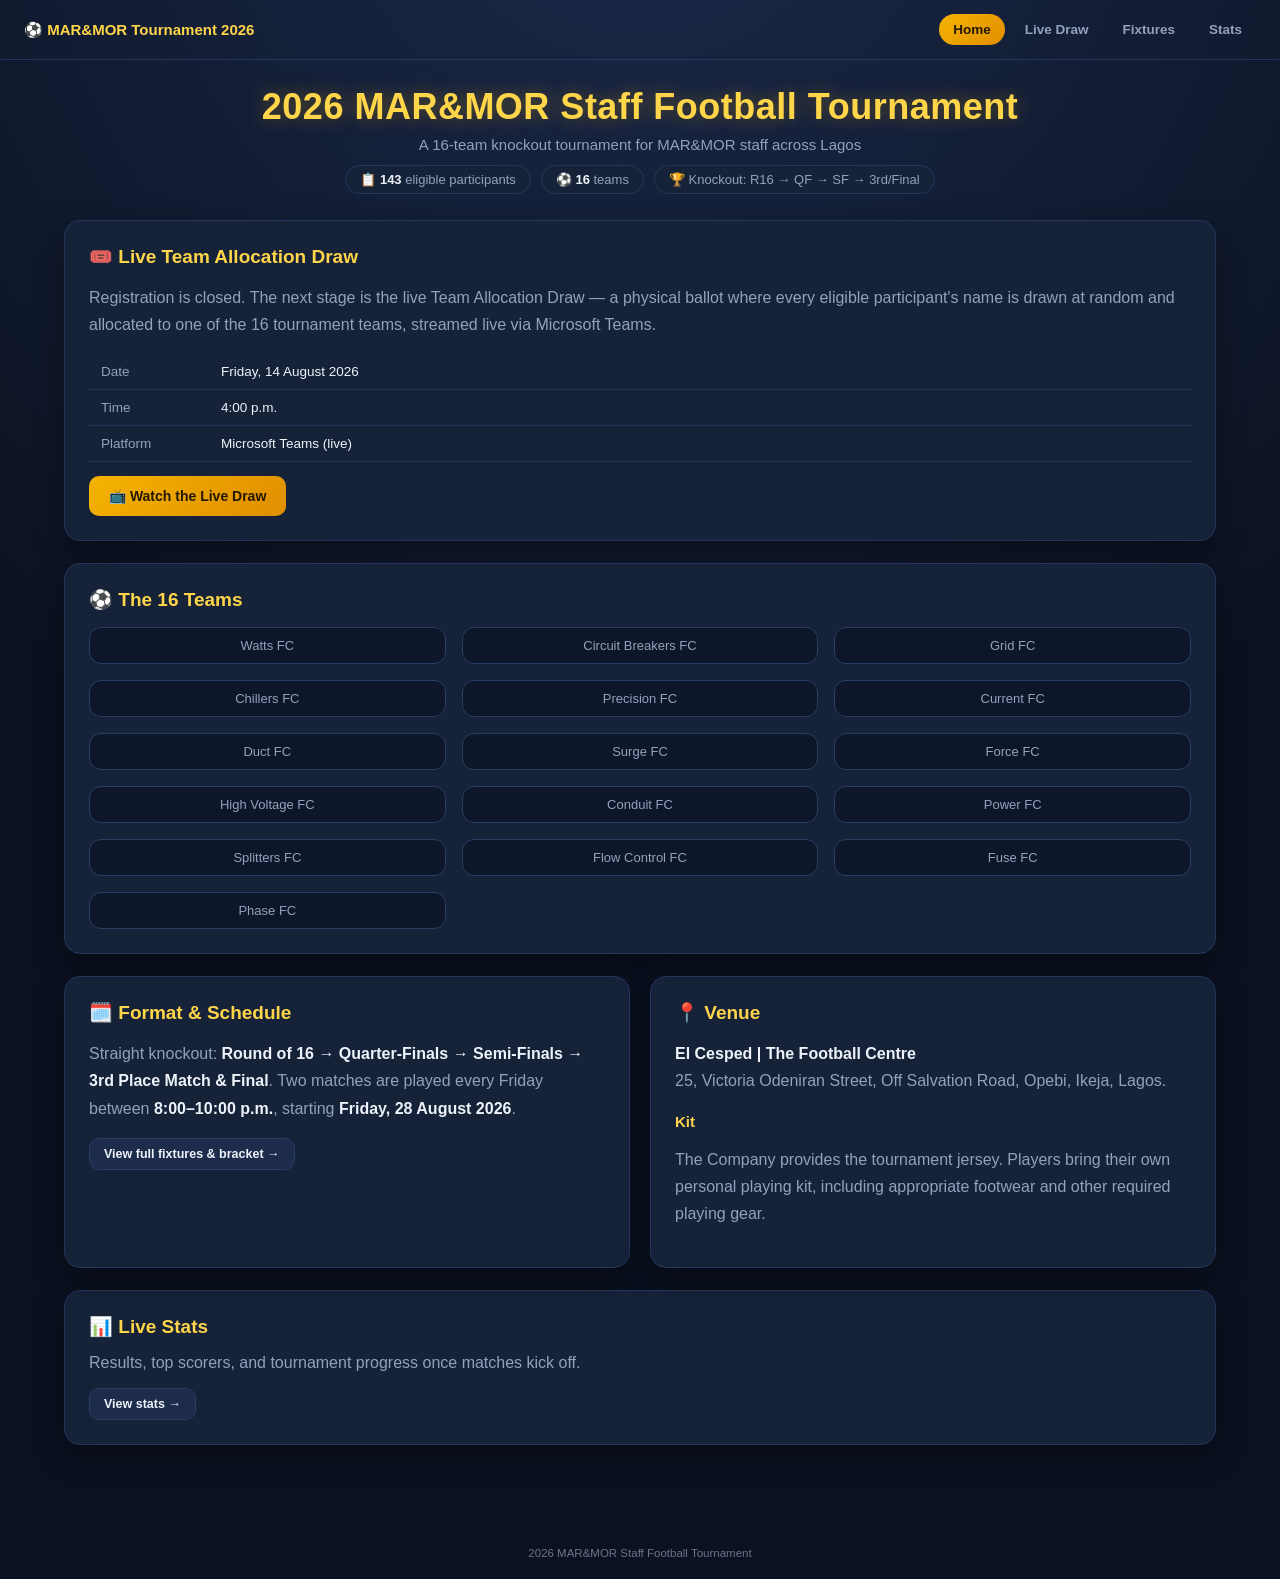
==== index.html @ 509bbb60 "Tournament site: home, live draw (admin+display), fixtures, stats" ====
<!DOCTYPE html>
<html lang="en">
<head>
<meta charset="UTF-8" />
<title>2026 MAR&amp;MOR Staff Football Tournament</title>
<meta name="viewport" content="width=device-width, initial-scale=1" />
<link rel="stylesheet" href="assets/style.css" />
</head>
<body data-page="home">

<div id="site-nav"></div>

<header class="page-head">
  <h1>2026 MAR&amp;MOR Staff Football Tournament</h1>
  <p>A 16-team knockout tournament for MAR&amp;MOR staff across Lagos</p>
  <div class="badge-row">
    <div class="badge">📋 <b>143</b> eligible participants</div>
    <div class="badge">⚽ <b>16</b> teams</div>
    <div class="badge">🏆 Knockout: R16 → QF → SF → 3rd/Final</div>
  </div>
</header>

<main>

  <div class="panel">
    <h2>🎟️ Live Team Allocation Draw</h2>
    <p style="color:var(--muted);line-height:1.7;">
      Registration is closed. The next stage is the live Team Allocation Draw — a physical ballot where every
      eligible participant's name is drawn at random and allocated to one of the 16 tournament teams, streamed
      live via Microsoft Teams.
    </p>
    <table style="margin:14px 0;">
      <tbody>
        <tr><td style="color:var(--muted);width:120px;">Date</td><td>Friday, 14 August 2026</td></tr>
        <tr><td style="color:var(--muted);">Time</td><td>4:00 p.m.</td></tr>
        <tr><td style="color:var(--muted);">Platform</td><td>Microsoft Teams (live)</td></tr>
      </tbody>
    </table>
    <a class="btn btn-primary" href="draw-display.html">📺 Watch the Live Draw</a>
  </div>

  <div class="panel">
    <h2>⚽ The 16 Teams</h2>
    <div class="grid3" id="teamList">
      <!-- populated by script -->
    </div>
  </div>

  <div class="grid2">
    <div class="panel">
      <h2>🗓️ Format &amp; Schedule</h2>
      <p style="color:var(--muted);line-height:1.7;">
        Straight knockout: <b style="color:var(--text)">Round of 16 → Quarter-Finals → Semi-Finals → 3rd Place Match &amp; Final</b>.
        Two matches are played every Friday between <b style="color:var(--text)">8:00–10:00 p.m.</b>, starting
        <b style="color:var(--text)">Friday, 28 August 2026</b>.
      </p>
      <a class="btn btn-secondary btn-sm" href="fixtures.html">View full fixtures &amp; bracket →</a>
    </div>
    <div class="panel">
      <h2>📍 Venue</h2>
      <p style="color:var(--muted);line-height:1.7;">
        <b style="color:var(--text)">El Cesped | The Football Centre</b><br>
        25, Victoria Odeniran Street, Off Salvation Road, Opebi, Ikeja, Lagos.
      </p>
      <h3 style="margin-top:18px;">Kit</h3>
      <p style="color:var(--muted);line-height:1.7;">
        The Company provides the tournament jersey. Players bring their own personal playing kit,
        including appropriate footwear and other required playing gear.
      </p>
    </div>
  </div>

  <div class="panel">
    <h2>📊 Live Stats</h2>
    <p style="color:var(--muted);">Results, top scorers, and tournament progress once matches kick off.</p>
    <a class="btn btn-secondary btn-sm" href="stats.html">View stats →</a>
  </div>

</main>

<footer class="page-foot">2026 MAR&amp;MOR Staff Football Tournament</footer>

<script src="assets/nav.js"></script>
<script>
  var TEAMS = ["Watts FC","Circuit Breakers FC","Grid FC","Chillers FC","Precision FC","Current FC","Duct FC","Surge FC",
               "Force FC","High Voltage FC","Conduit FC","Power FC","Splitters FC","Flow Control FC","Fuse FC","Phase FC"];
  document.getElementById('teamList').innerHTML = TEAMS.map(function(t){
    return '<div class="pill" style="text-align:center;padding:10px;font-size:13px;">' + t + '</div>';
  }).join('');
</script>
</body>
</html>
---- assets/style.css ----
/* ===================================================================
   2026 MAR&MOR Staff Football Tournament — shared site theme
   Used by: index.html, fixtures.html, stats.html, draw-admin.html, draw-display.html
   =================================================================== */
:root{
  --navy:#0b1120;
  --card:#152238;
  --card2:#0d1729;
  --border:#24365c;
  --border2:#2a3d63;
  --gold:#f5b301;
  --gold2:#ffd54a;
  --blue:#3ea6ff;
  --green:#3ddc84;
  --red:#ff5c5c;
  --text:#eef2fa;
  --muted:#93a1bd;
}
*{box-sizing:border-box;}
html,body{margin:0;padding:0;min-height:100%;background:radial-gradient(circle at 50% -10%, #1b2a4a 0%, var(--navy) 55%);color:var(--text);font-family:"Segoe UI",Arial,Helvetica,sans-serif;}
a{color:var(--blue);text-decoration:none;}
a:hover{text-decoration:underline;}

.nav{display:flex;align-items:center;justify-content:space-between;padding:14px 24px;border-bottom:1px solid var(--border);flex-wrap:wrap;gap:10px;}
.nav .brand{display:flex;align-items:center;gap:8px;font-weight:700;color:var(--gold2);font-size:15px;}
.nav .links{display:flex;gap:6px;flex-wrap:wrap;}
.nav .links a{color:var(--muted);padding:8px 14px;border-radius:20px;font-size:13.5px;font-weight:600;transition:.15s;}
.nav .links a:hover{color:var(--text);background:var(--card);text-decoration:none;}
.nav .links a.active{color:#241800;background:linear-gradient(135deg,var(--gold),#e08e00);}

header.page-head{padding:26px 24px 8px;text-align:center;}
header.page-head h1{margin:0;font-size:clamp(22px,3vw,36px);letter-spacing:.5px;color:var(--gold2);text-shadow:0 0 18px rgba(245,179,1,.35);}
header.page-head p{margin:8px 0 0;color:var(--muted);font-size:clamp(12px,1.2vw,15px);}

.badge-row{display:flex;justify-content:center;gap:10px;flex-wrap:wrap;margin-top:12px;}
.badge{background:var(--card);border:1px solid var(--border);padding:6px 14px;border-radius:20px;font-size:13px;color:var(--muted);}
.badge b{color:var(--text);}

main, section.page{max-width:1200px;margin:0 auto;padding:18px 24px 60px;}
.panel{background:var(--card);border:1px solid var(--border);border-radius:16px;padding:24px;box-shadow:0 10px 30px rgba(0,0,0,.35);margin-bottom:22px;}
.panel h2{margin-top:0;color:var(--gold2);font-size:19px;}
.panel h3{color:var(--gold2);font-size:15px;}
.grid2{display:grid;grid-template-columns:1fr 1fr;gap:20px;}
.grid3{display:grid;grid-template-columns:repeat(3,1fr);gap:16px;}
@media(max-width:850px){.grid2,.grid3{grid-template-columns:1fr;}}

table{width:100%;border-collapse:collapse;font-size:13.5px;}
th,td{padding:10px 12px;text-align:left;border-bottom:1px solid var(--border);}
th{color:var(--muted);font-weight:600;font-size:12px;text-transform:uppercase;letter-spacing:.4px;}
tr:hover td{background:rgba(255,255,255,.02);}
td.num, th.num{text-align:center;}
.pos-1 td:first-child, .pos-2 td:first-child{color:var(--gold2);font-weight:700;}

.pill{display:inline-block;background:var(--card2);border:1px solid var(--border2);padding:3px 10px;border-radius:12px;font-size:11.5px;color:var(--muted);}
.pill.win{color:var(--green);border-color:var(--green);}
.pill.loss{color:var(--red);border-color:var(--red);}
.pill.draw{color:var(--gold2);border-color:var(--gold);}

.empty-state{text-align:center;padding:60px 20px;color:var(--muted);}
.empty-state .big{font-size:38px;margin-bottom:12px;}

button, .btn{cursor:pointer;font-family:inherit;border:none;border-radius:10px;padding:12px 20px;font-size:14px;font-weight:600;transition:.15s;display:inline-block;}
button:disabled{opacity:.4;cursor:not-allowed;}
.btn-primary{background:linear-gradient(135deg,var(--gold),#e08e00);color:#241800;}
.btn-primary:hover:not(:disabled){filter:brightness(1.08);transform:translateY(-1px);text-decoration:none;}
.btn-secondary{background:#1c2c4a;color:var(--text);border:1px solid var(--border2);}
.btn-secondary:hover:not(:disabled){background:#233657;text-decoration:none;}
.btn-sm{padding:8px 14px;font-size:12.5px;}

footer.page-foot{text-align:center;color:var(--muted);font-size:11.5px;padding:20px;opacity:.7;}
.hidden{display:none !important;}

/* Bracket (fixtures) */
.bracket{display:flex;gap:26px;overflow-x:auto;padding:10px 4px 20px;}
.bracket-round{display:flex;flex-direction:column;justify-content:space-around;min-width:220px;gap:18px;}
.bracket-round h4{text-align:center;color:var(--muted);font-size:12px;text-transform:uppercase;letter-spacing:1px;margin:0 0 4px;}
.match-card{background:var(--card2);border:1px solid var(--border2);border-radius:10px;padding:10px 12px;font-size:13px;}
.match-card .vs-row{display:flex;justify-content:space-between;padding:3px 0;}
.match-card .vs-row.winner{color:var(--gold2);font-weight:700;}
.match-card .meta{font-size:11px;color:var(--muted);margin-top:6px;border-top:1px solid var(--border);padding-top:6px;}

.schedule-list{display:flex;flex-direction:column;gap:10px;}
.schedule-item{background:var(--card2);border:1px solid var(--border2);border-radius:10px;padding:12px 16px;display:flex;justify-content:space-between;align-items:center;flex-wrap:wrap;gap:8px;}
.schedule-item .date{color:var(--gold2);font-weight:700;font-size:13px;min-width:170px;}
.schedule-item .matches{color:var(--text);font-size:13px;}
.schedule-item .matches span{color:var(--muted);}
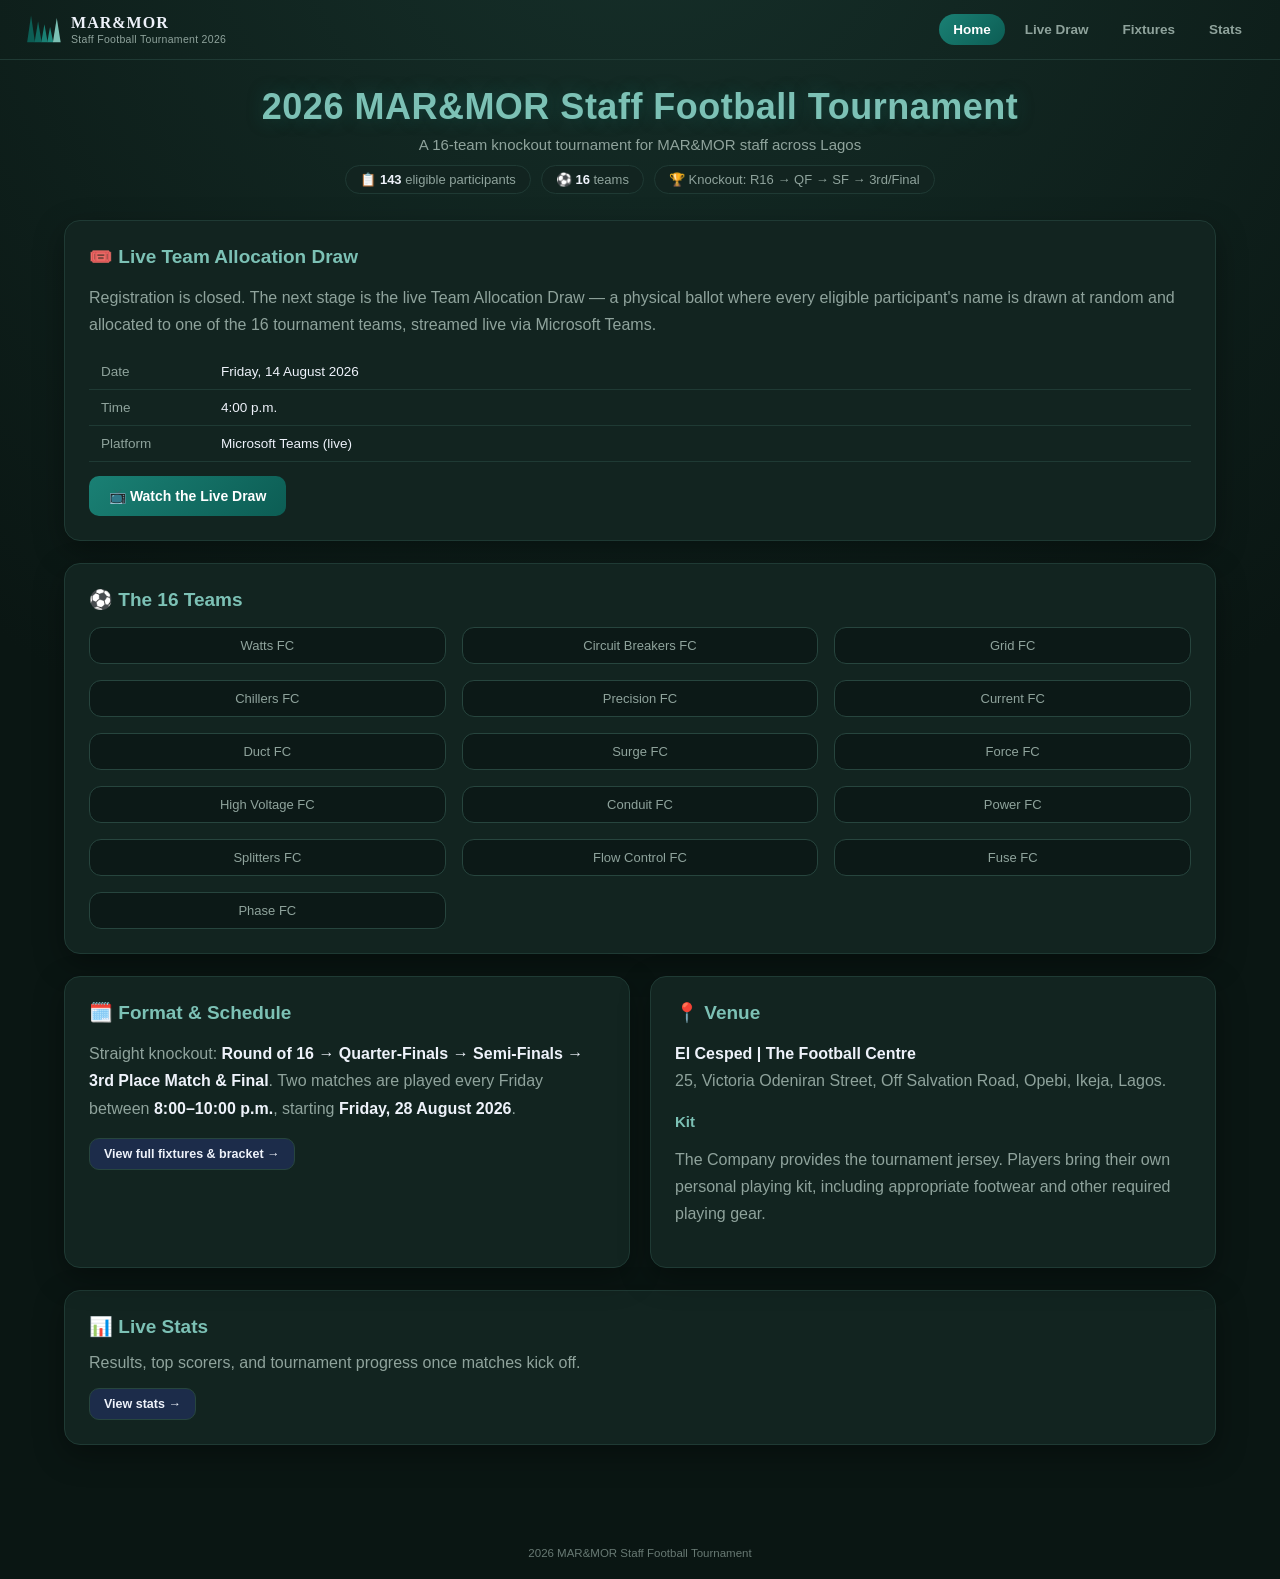
==== commit faf1f6a8: "Brand site with MAR&MOR logo and official teal palette" ====
--- a/index.html
+++ b/index.html
@@ -4,6 +4,7 @@
 <meta charset="UTF-8" />
 <title>2026 MAR&amp;MOR Staff Football Tournament</title>
 <meta name="viewport" content="width=device-width, initial-scale=1" />
+<link rel="icon" href="assets/logo.svg" type="image/svg+xml" />
 <link rel="stylesheet" href="assets/style.css" />
 </head>
 <body data-page="home">
--- a/assets/style.css
+++ b/assets/style.css
@@ -3,33 +3,45 @@
    Used by: index.html, fixtures.html, stats.html, draw-admin.html, draw-display.html
    =================================================================== */
 :root{
-  --navy:#0b1120;
-  --card:#152238;
-  --card2:#0d1729;
-  --border:#24365c;
-  --border2:#2a3d63;
-  --gold:#f5b301;
-  --gold2:#ffd54a;
-  --blue:#3ea6ff;
+  /* MAR&MOR brand palette (from marandmor.com) */
+  --brand-darkest:#0c5d54;
+  --brand-dark:#10695f;
+  --brand:#1a8074;
+  --brand-light:#218c7f;
+  --brand-lightest:#7cc1b5;
+
+  --navy:#0a1613;
+  --card:#122420;
+  --card2:#0c1917;
+  --border:#1f3a34;
+  --border2:#27453e;
+  --accent:#1a8074;
+  --accent2:#7cc1b5;
+  --blue:#2fb0c4;
   --green:#3ddc84;
   --red:#ff5c5c;
   --text:#eef2fa;
-  --muted:#93a1bd;
+  --muted:#8fa39c;
 }
 *{box-sizing:border-box;}
-html,body{margin:0;padding:0;min-height:100%;background:radial-gradient(circle at 50% -10%, #1b2a4a 0%, var(--navy) 55%);color:var(--text);font-family:"Segoe UI",Arial,Helvetica,sans-serif;}
+html,body{margin:0;padding:0;min-height:100%;background:radial-gradient(circle at 50% -10%, #16302a 0%, var(--navy) 55%);color:var(--text);font-family:"Nunito Sans","Segoe UI",Arial,Helvetica,sans-serif;}
 a{color:var(--blue);text-decoration:none;}
 a:hover{text-decoration:underline;}
 
 .nav{display:flex;align-items:center;justify-content:space-between;padding:14px 24px;border-bottom:1px solid var(--border);flex-wrap:wrap;gap:10px;}
-.nav .brand{display:flex;align-items:center;gap:8px;font-weight:700;color:var(--gold2);font-size:15px;}
+.nav .brand{display:flex;align-items:center;gap:10px;text-decoration:none;}
+.nav .brand:hover{text-decoration:none;}
+.nav .brand-icon{height:30px;width:auto;display:block;}
+.nav .brand-text{display:flex;flex-direction:column;line-height:1.15;}
+.nav .brand-word{font-family:Georgia,"Times New Roman",serif;font-weight:700;letter-spacing:1px;color:var(--text);font-size:16px;}
+.nav .brand-sub{font-size:10.5px;color:var(--muted);letter-spacing:.3px;}
 .nav .links{display:flex;gap:6px;flex-wrap:wrap;}
 .nav .links a{color:var(--muted);padding:8px 14px;border-radius:20px;font-size:13.5px;font-weight:600;transition:.15s;}
 .nav .links a:hover{color:var(--text);background:var(--card);text-decoration:none;}
-.nav .links a.active{color:#241800;background:linear-gradient(135deg,var(--gold),#e08e00);}
+.nav .links a.active{color:#fff;background:linear-gradient(135deg,var(--accent),var(--brand-darkest));}
 
 header.page-head{padding:26px 24px 8px;text-align:center;}
-header.page-head h1{margin:0;font-size:clamp(22px,3vw,36px);letter-spacing:.5px;color:var(--gold2);text-shadow:0 0 18px rgba(245,179,1,.35);}
+header.page-head h1{margin:0;font-size:clamp(22px,3vw,36px);letter-spacing:.5px;color:var(--accent2);text-shadow:0 0 18px rgba(26,128,116,.35);}
 header.page-head p{margin:8px 0 0;color:var(--muted);font-size:clamp(12px,1.2vw,15px);}
 
 .badge-row{display:flex;justify-content:center;gap:10px;flex-wrap:wrap;margin-top:12px;}
@@ -38,8 +50,8 @@
 
 main, section.page{max-width:1200px;margin:0 auto;padding:18px 24px 60px;}
 .panel{background:var(--card);border:1px solid var(--border);border-radius:16px;padding:24px;box-shadow:0 10px 30px rgba(0,0,0,.35);margin-bottom:22px;}
-.panel h2{margin-top:0;color:var(--gold2);font-size:19px;}
-.panel h3{color:var(--gold2);font-size:15px;}
+.panel h2{margin-top:0;color:var(--accent2);font-size:19px;}
+.panel h3{color:var(--accent2);font-size:15px;}
 .grid2{display:grid;grid-template-columns:1fr 1fr;gap:20px;}
 .grid3{display:grid;grid-template-columns:repeat(3,1fr);gap:16px;}
 @media(max-width:850px){.grid2,.grid3{grid-template-columns:1fr;}}
@@ -49,19 +61,19 @@
 th{color:var(--muted);font-weight:600;font-size:12px;text-transform:uppercase;letter-spacing:.4px;}
 tr:hover td{background:rgba(255,255,255,.02);}
 td.num, th.num{text-align:center;}
-.pos-1 td:first-child, .pos-2 td:first-child{color:var(--gold2);font-weight:700;}
+.pos-1 td:first-child, .pos-2 td:first-child{color:var(--accent2);font-weight:700;}
 
 .pill{display:inline-block;background:var(--card2);border:1px solid var(--border2);padding:3px 10px;border-radius:12px;font-size:11.5px;color:var(--muted);}
 .pill.win{color:var(--green);border-color:var(--green);}
 .pill.loss{color:var(--red);border-color:var(--red);}
-.pill.draw{color:var(--gold2);border-color:var(--gold);}
+.pill.draw{color:var(--accent2);border-color:var(--accent);}
 
 .empty-state{text-align:center;padding:60px 20px;color:var(--muted);}
 .empty-state .big{font-size:38px;margin-bottom:12px;}
 
 button, .btn{cursor:pointer;font-family:inherit;border:none;border-radius:10px;padding:12px 20px;font-size:14px;font-weight:600;transition:.15s;display:inline-block;}
 button:disabled{opacity:.4;cursor:not-allowed;}
-.btn-primary{background:linear-gradient(135deg,var(--gold),#e08e00);color:#241800;}
+.btn-primary{background:linear-gradient(135deg,var(--accent),var(--brand-darkest));color:#fff;}
 .btn-primary:hover:not(:disabled){filter:brightness(1.08);transform:translateY(-1px);text-decoration:none;}
 .btn-secondary{background:#1c2c4a;color:var(--text);border:1px solid var(--border2);}
 .btn-secondary:hover:not(:disabled){background:#233657;text-decoration:none;}
@@ -76,11 +88,11 @@
 .bracket-round h4{text-align:center;color:var(--muted);font-size:12px;text-transform:uppercase;letter-spacing:1px;margin:0 0 4px;}
 .match-card{background:var(--card2);border:1px solid var(--border2);border-radius:10px;padding:10px 12px;font-size:13px;}
 .match-card .vs-row{display:flex;justify-content:space-between;padding:3px 0;}
-.match-card .vs-row.winner{color:var(--gold2);font-weight:700;}
+.match-card .vs-row.winner{color:var(--accent2);font-weight:700;}
 .match-card .meta{font-size:11px;color:var(--muted);margin-top:6px;border-top:1px solid var(--border);padding-top:6px;}
 
 .schedule-list{display:flex;flex-direction:column;gap:10px;}
 .schedule-item{background:var(--card2);border:1px solid var(--border2);border-radius:10px;padding:12px 16px;display:flex;justify-content:space-between;align-items:center;flex-wrap:wrap;gap:8px;}
-.schedule-item .date{color:var(--gold2);font-weight:700;font-size:13px;min-width:170px;}
+.schedule-item .date{color:var(--accent2);font-weight:700;font-size:13px;min-width:170px;}
 .schedule-item .matches{color:var(--text);font-size:13px;}
 .schedule-item .matches span{color:var(--muted);}
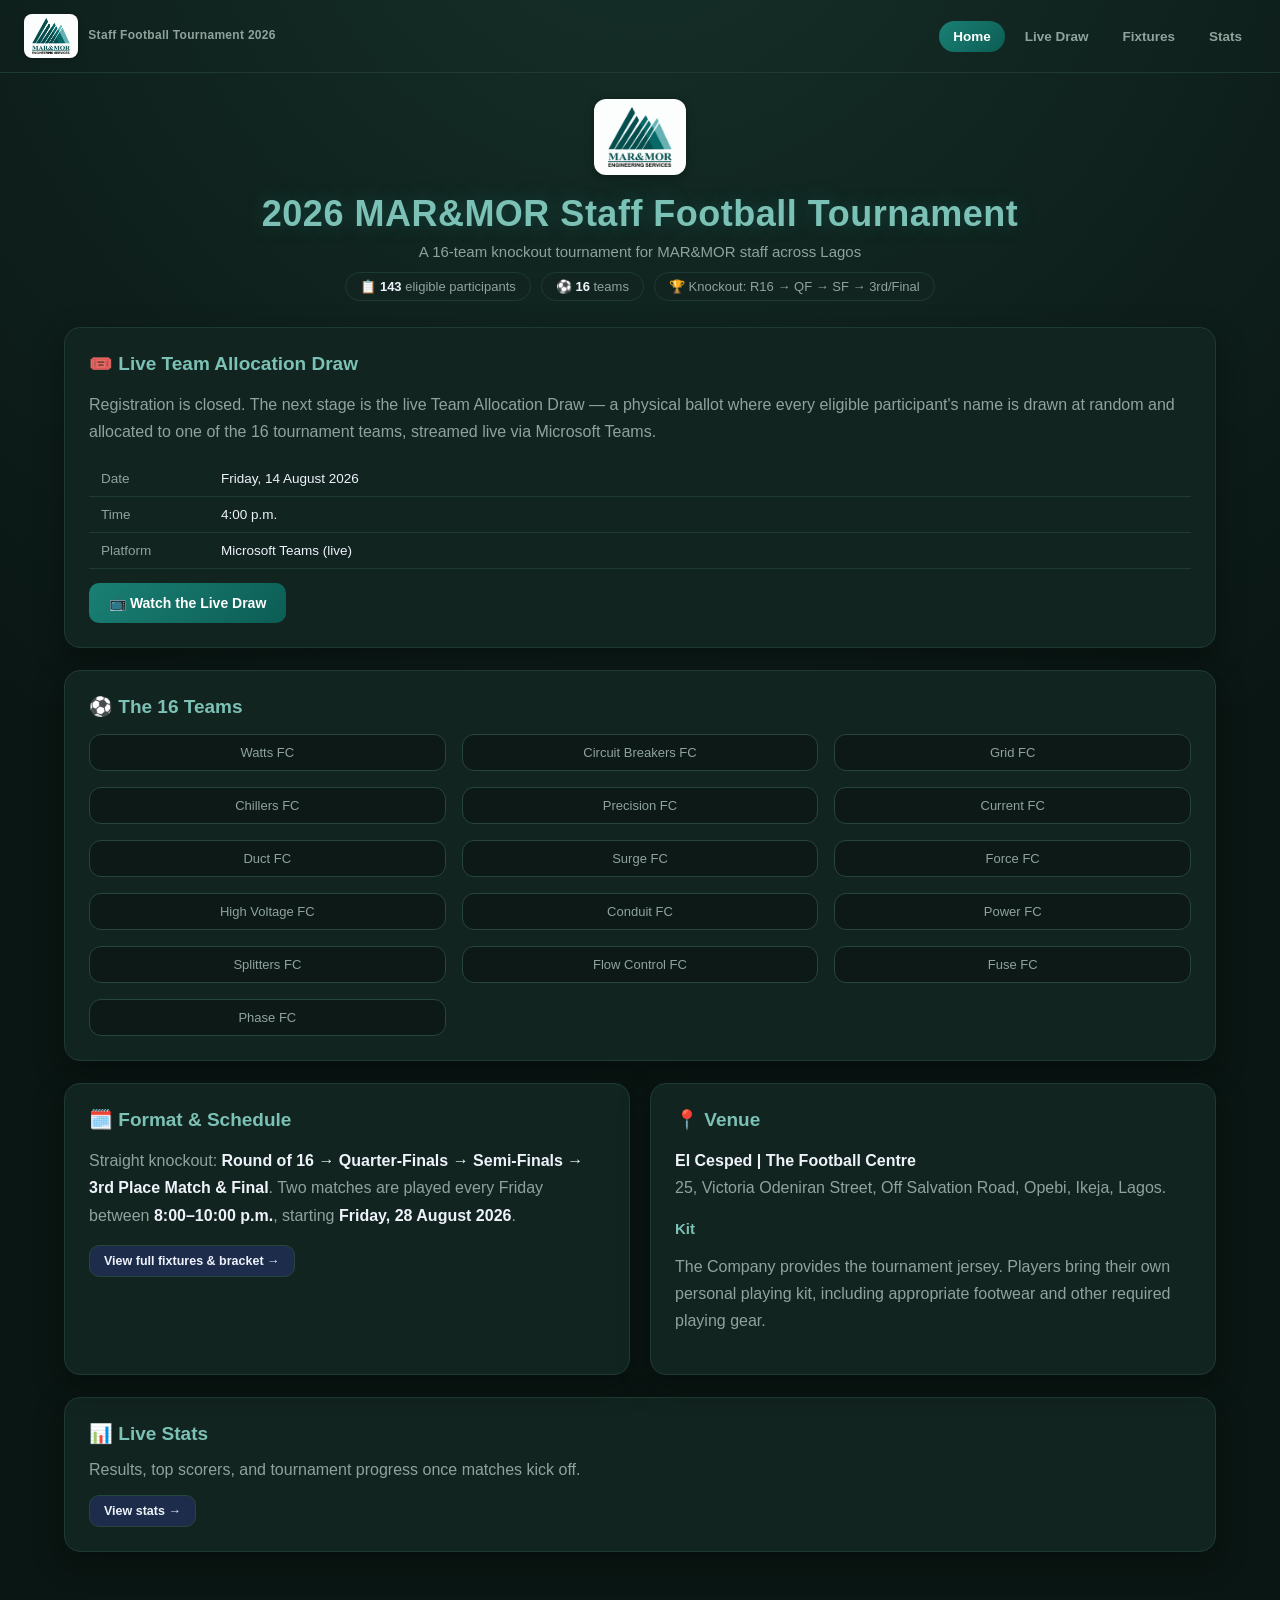
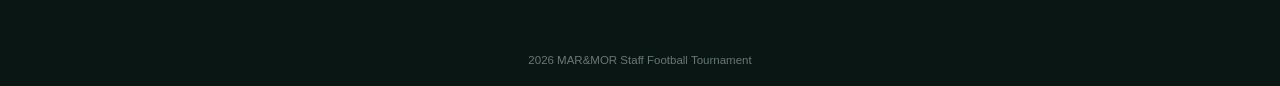
==== commit 78fbe59e: "Use real MAR&MOR logo (uploaded PNG) in nav and homepage hero" ====
--- a/index.html
+++ b/index.html
@@ -4,7 +4,7 @@
 <meta charset="UTF-8" />
 <title>2026 MAR&amp;MOR Staff Football Tournament</title>
 <meta name="viewport" content="width=device-width, initial-scale=1" />
-<link rel="icon" href="assets/logo.svg" type="image/svg+xml" />
+<link rel="icon" href="assets/logo.png" type="image/png" />
 <link rel="stylesheet" href="assets/style.css" />
 </head>
 <body data-page="home">
@@ -12,6 +12,7 @@
 <div id="site-nav"></div>
 
 <header class="page-head">
+  <img src="assets/logo.png" alt="MAR&amp;MOR Engineering Services" style="height:76px;background:#fbfefd;border-radius:12px;padding:8px 14px;box-shadow:0 2px 10px rgba(0,0,0,.3);margin-bottom:14px;">
   <h1>2026 MAR&amp;MOR Staff Football Tournament</h1>
   <p>A 16-team knockout tournament for MAR&amp;MOR staff across Lagos</p>
   <div class="badge-row">
--- a/assets/style.css
+++ b/assets/style.css
@@ -31,10 +31,9 @@
 .nav{display:flex;align-items:center;justify-content:space-between;padding:14px 24px;border-bottom:1px solid var(--border);flex-wrap:wrap;gap:10px;}
 .nav .brand{display:flex;align-items:center;gap:10px;text-decoration:none;}
 .nav .brand:hover{text-decoration:none;}
-.nav .brand-icon{height:30px;width:auto;display:block;}
+.nav .brand-icon{height:44px;width:auto;display:block;background:#fbfefd;border-radius:8px;padding:4px 8px;box-shadow:0 1px 4px rgba(0,0,0,.25);}
 .nav .brand-text{display:flex;flex-direction:column;line-height:1.15;}
-.nav .brand-word{font-family:Georgia,"Times New Roman",serif;font-weight:700;letter-spacing:1px;color:var(--text);font-size:16px;}
-.nav .brand-sub{font-size:10.5px;color:var(--muted);letter-spacing:.3px;}
+.nav .brand-sub{font-size:12px;color:var(--muted);letter-spacing:.3px;font-weight:600;}
 .nav .links{display:flex;gap:6px;flex-wrap:wrap;}
 .nav .links a{color:var(--muted);padding:8px 14px;border-radius:20px;font-size:13.5px;font-weight:600;transition:.15s;}
 .nav .links a:hover{color:var(--text);background:var(--card);text-decoration:none;}
